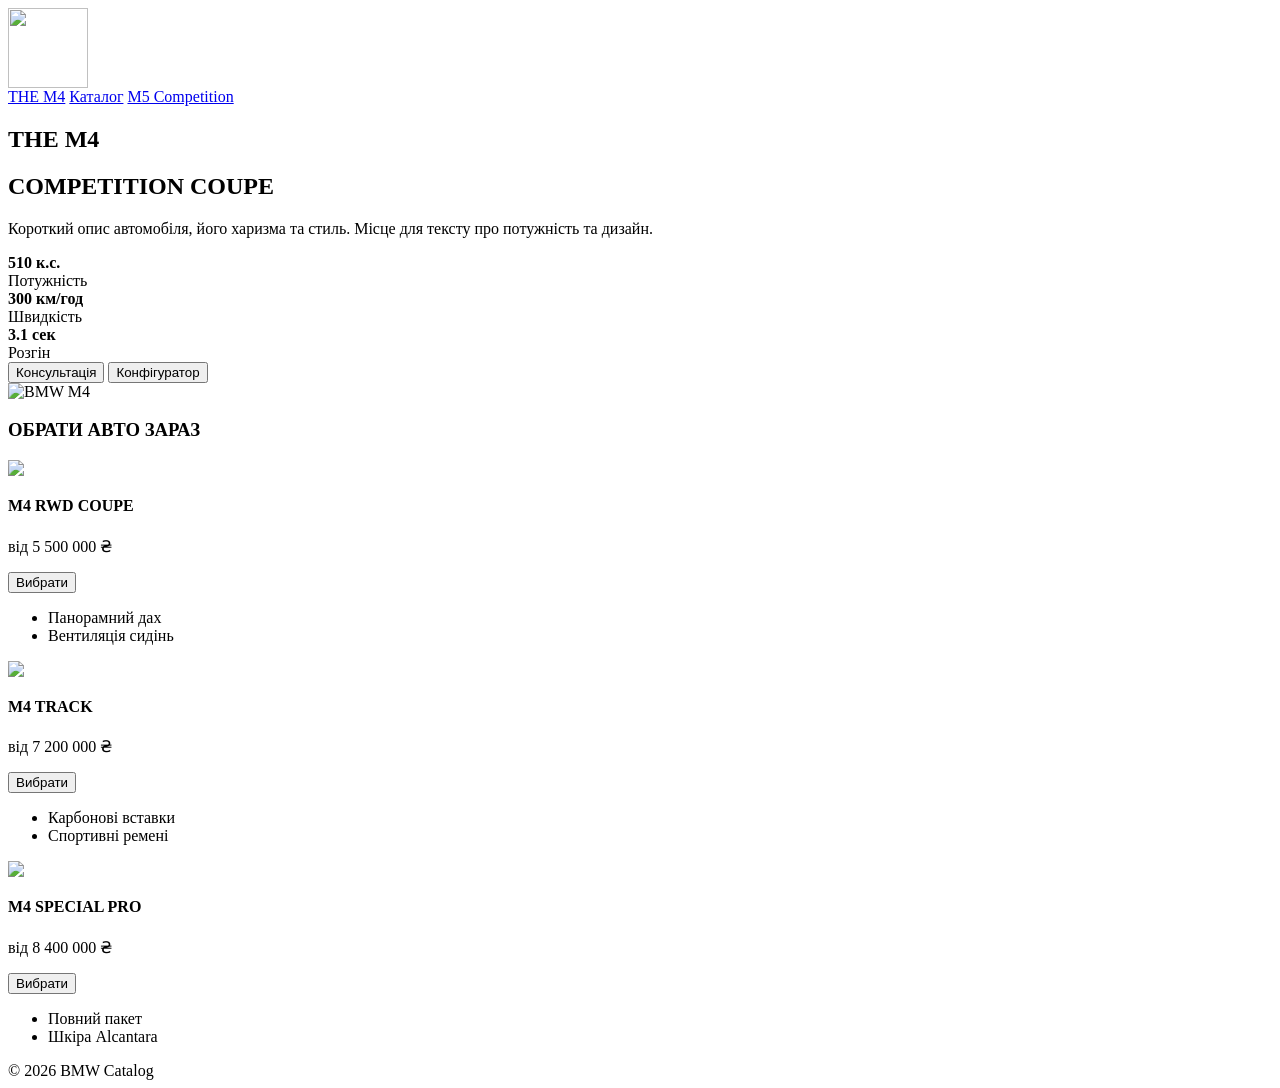
==== index.html @ 8c513550 "Create index.html" ====
<html>
<head>
    <title>BMW</title>
    <link rel="stylesheet" href="style.css">
</head>
<body>

    <header>
        <div class="logo">
            <img src="https://github.com/egor6369/project7/blob/main/image%201.png?raw=true" width="80px">
        </div>
        <nav>
            <a href="index.html">THE M4</a>
            <a href="index.html#catalog">Каталог</a>
            <a href="M5.html">M5 Competition</a>
        </nav>
    </header>

    <section class="hero section-orange">
        <div class="container">
            <div class="text-content">
                <h1>THE M4</h1>
                <h2>COMPETITION COUPE</h2>
                <p>Короткий опис автомобіля, його харизма та стиль. Місце для тексту про потужність та дизайн.</p>
                
                <div class="specs">
                    <div><strong>510 к.с.</strong><br>Потужність</div>
                    <div><strong>300 км/год</strong><br>Швидкість</div>
                    <div><strong>3.1 сек</strong><br>Розгін</div>
                </div>

                <div class="buttons">
                    <button class="btn btn-white">Консультація</button>
                    <button class="btn btn-transparent">Конфігуратор</button>
                </div>
            </div>
            
            <div class="image-content">
                <img src="https://github.com/egor6369/project7/blob/main/8d901ac17833d3524e7b52378c1ef002.jpg?raw=true" alt="BMW M4">
            </div>
        </div>
    </section>

    <section class="catalog" id="catalog">
        <div class="container">
            <h3>ОБРАТИ АВТО ЗАРАЗ</h3>
            
            <div class="cards-grid">

                <div class="card">
                    <div class="card-img-placeholder">
                        <img src="https://i.pinimg.com/1200x/51/be/1e/51be1efdbbea3968e7fbdef09a2b8796.jpg">
                    </div>
                    <h4>M4 RWD COUPE</h4>
                    <p class="price">від 5 500 000 ₴</p>
                    <button class="btn btn-small">Вибрати</button>
                    <ul class="features">
                        <li>Панорамний дах</li>
                        <li>Вентиляція сидінь</li>
                    </ul>
                </div>

                <div class="card">
                    <div class="card-img-placeholder">
                        <img src="https://i.pinimg.com/736x/45/78/df/4578df1cf6c5dcf84901ba175c8066e7.jpg">
                    </div>
                    <h4>M4 TRACK</h4>
                    <p class="price">від 7 200 000 ₴</p>
                    <button class="btn btn-small">Вибрати</button>
                    <ul class="features">
                        <li>Карбонові вставки</li>
                        <li>Спортивні ремені</li>
                    </ul>
                </div>

                <div class="card">
                    <div class="card-img-placeholder">
                        <img src="https://i.pinimg.com/736x/df/7e/55/df7e5557f82ab68b5a3641a571323f0a.jpg">
                    </div>
                    <h4>M4 SPECIAL PRO</h4>
                    <p class="price">від 8 400 000 ₴</p>
                    <button class="btn btn-small">Вибрати</button>
                    <ul class="features">
                        <li>Повний пакет</li>
                        <li>Шкіра Alcantara</li>
                    </ul>
                </div>

            </div>
        </div>
    </section>
    <footer>
    © 2026 BMW Catalog
</footer>

</body>
</html>
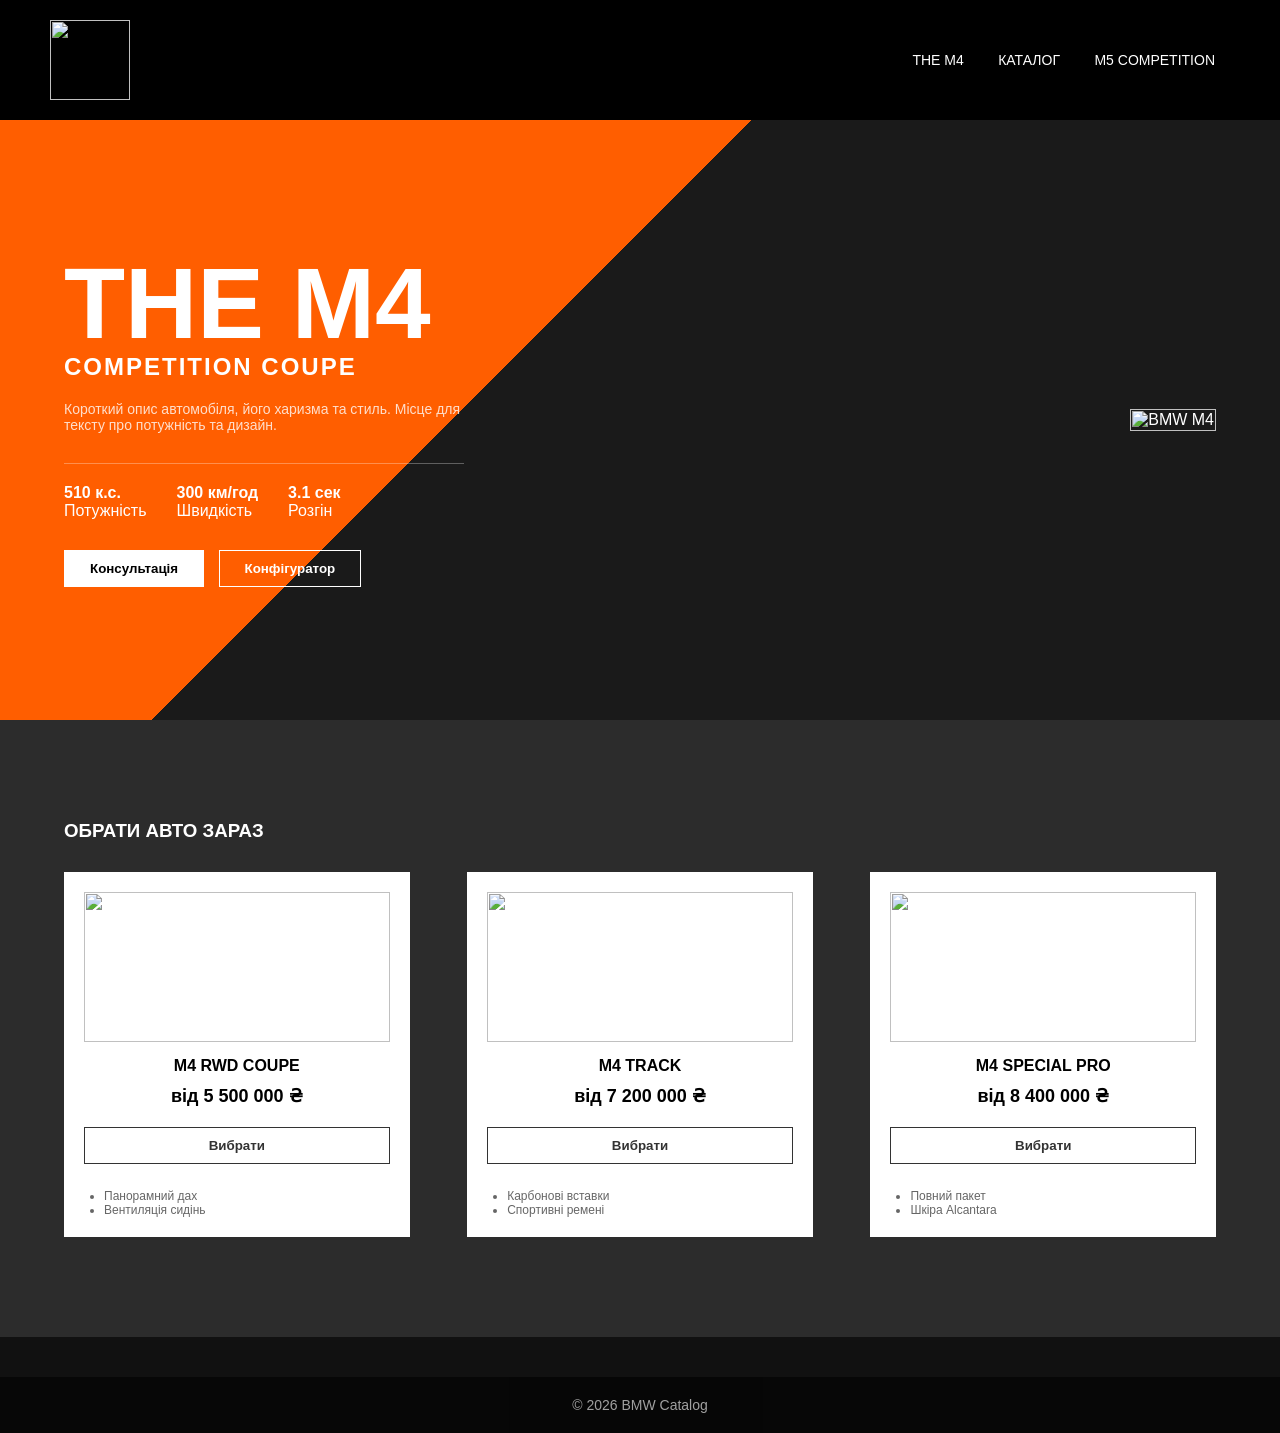
==== commit c30c3949: "Update index.html" ====
--- a/index.html
+++ b/index.html
@@ -12,7 +12,7 @@
         <nav>
             <a href="index.html">THE M4</a>
             <a href="index.html#catalog">Каталог</a>
-            <a href="M5.html">M5 Competition</a>
+             <a href="Competition.html">M5 Competition</a>
         </nav>
     </header>
 
--- a/style.css
+++ b/style.css
@@ -0,0 +1,180 @@
+* {
+    margin: 0;
+    padding: 0;
+    box-sizing: border-box;
+    font-family: sans-serif; 
+}
+
+body {
+    background-color: #111; 
+    color: white;
+}
+
+.container {
+    width: 90%;
+    max-width: 1200px;
+    margin: 0 auto;
+    display: flex;
+    justify-content: space-between;
+    align-items: center;
+    padding: 50px 0;
+}
+
+.btn {
+    padding: 10px 25px;
+    font-weight: bold;
+    cursor: pointer;
+    border: 1px solid white;
+    margin-right: 10px;
+}
+
+.btn-white {
+    background-color: white;
+    color: black;
+}
+
+.btn-transparent {
+    background-color: transparent;
+    color: white;
+}
+
+.btn-small {
+    width: 100%;
+    background-color: transparent;
+    border: 1px solid #333;
+    color: #333;
+    margin: 10px 0;
+}
+
+.btn-small:hover {
+    background-color: #333;
+    color: white;
+}
+
+header {
+    background-color: black;
+    padding: 20px 50px;
+    display: flex;
+    justify-content: space-between;
+    align-items: center;
+}
+
+nav a {
+    color: white;
+    text-decoration: none;
+    margin: 0 15px;
+    text-transform: uppercase;
+    font-size: 14px;
+}
+
+.hero {
+    min-height: 600px;
+    display: flex;
+    align-items: center;
+    position: relative;
+    overflow: hidden;
+}
+
+.section-orange {
+    background: linear-gradient(135deg, #ff5e00 40%, #1a1a1a 40%);
+}
+
+.hero h1 {
+    font-size: 100px;
+    line-height: 1;
+    font-weight: 900;
+    text-transform: uppercase;
+}
+
+.hero h2 {
+    font-size: 24px;
+    margin-bottom: 20px;
+    letter-spacing: 2px;
+}
+
+.hero p {
+    max-width: 400px;
+    margin-bottom: 30px;
+    font-size: 14px;
+    opacity: 0.8;
+}
+
+.specs {
+    display: flex;
+    gap: 30px;
+    margin-bottom: 30px;
+    border-top: 1px solid rgba(255,255,255,0.3);
+    padding-top: 20px;
+}
+
+.image-content img {
+    width: 100%;
+    max-width: 600px;
+}
+
+.catalog {
+    background-color: #2c2c2c; 
+    padding: 50px 0;
+}
+
+.catalog h3 {
+    text-transform: uppercase;
+    margin-bottom: 30px;
+}
+
+.catalog .container {
+    display: block; 
+}
+
+.cards-grid {
+    display: flex;
+    gap: 20px;
+    justify-content: space-between;
+    margin-top: 20px;
+}
+
+.card {
+    background-color: white;
+    color: black;
+    width: 30%;
+    padding: 20px;
+    text-align: center;
+}
+
+/* 🔥 ВИПРАВЛЕННЯ КАРТИНОК */
+
+.card-img-placeholder {
+    height: 150px;
+    overflow: hidden;
+    margin-bottom: 15px;
+}
+
+.card-img-placeholder img {
+    width: 100%;
+    height: 100%;
+    object-fit: cover;
+    display: block;
+}
+
+.card .price {
+    font-size: 18px;
+    font-weight: bold;
+    margin: 10px 0;
+}
+
+.features {
+    text-align: left;
+    font-size: 12px;
+    color: #666;
+    padding-left: 20px;
+    margin-top: 15px;
+}
+
+footer {
+    text-align: center;
+    padding: 20px;
+    background: #000;
+    margin-top: 40px;
+    font-size: 14px;
+    opacity: 0.6;
+}
